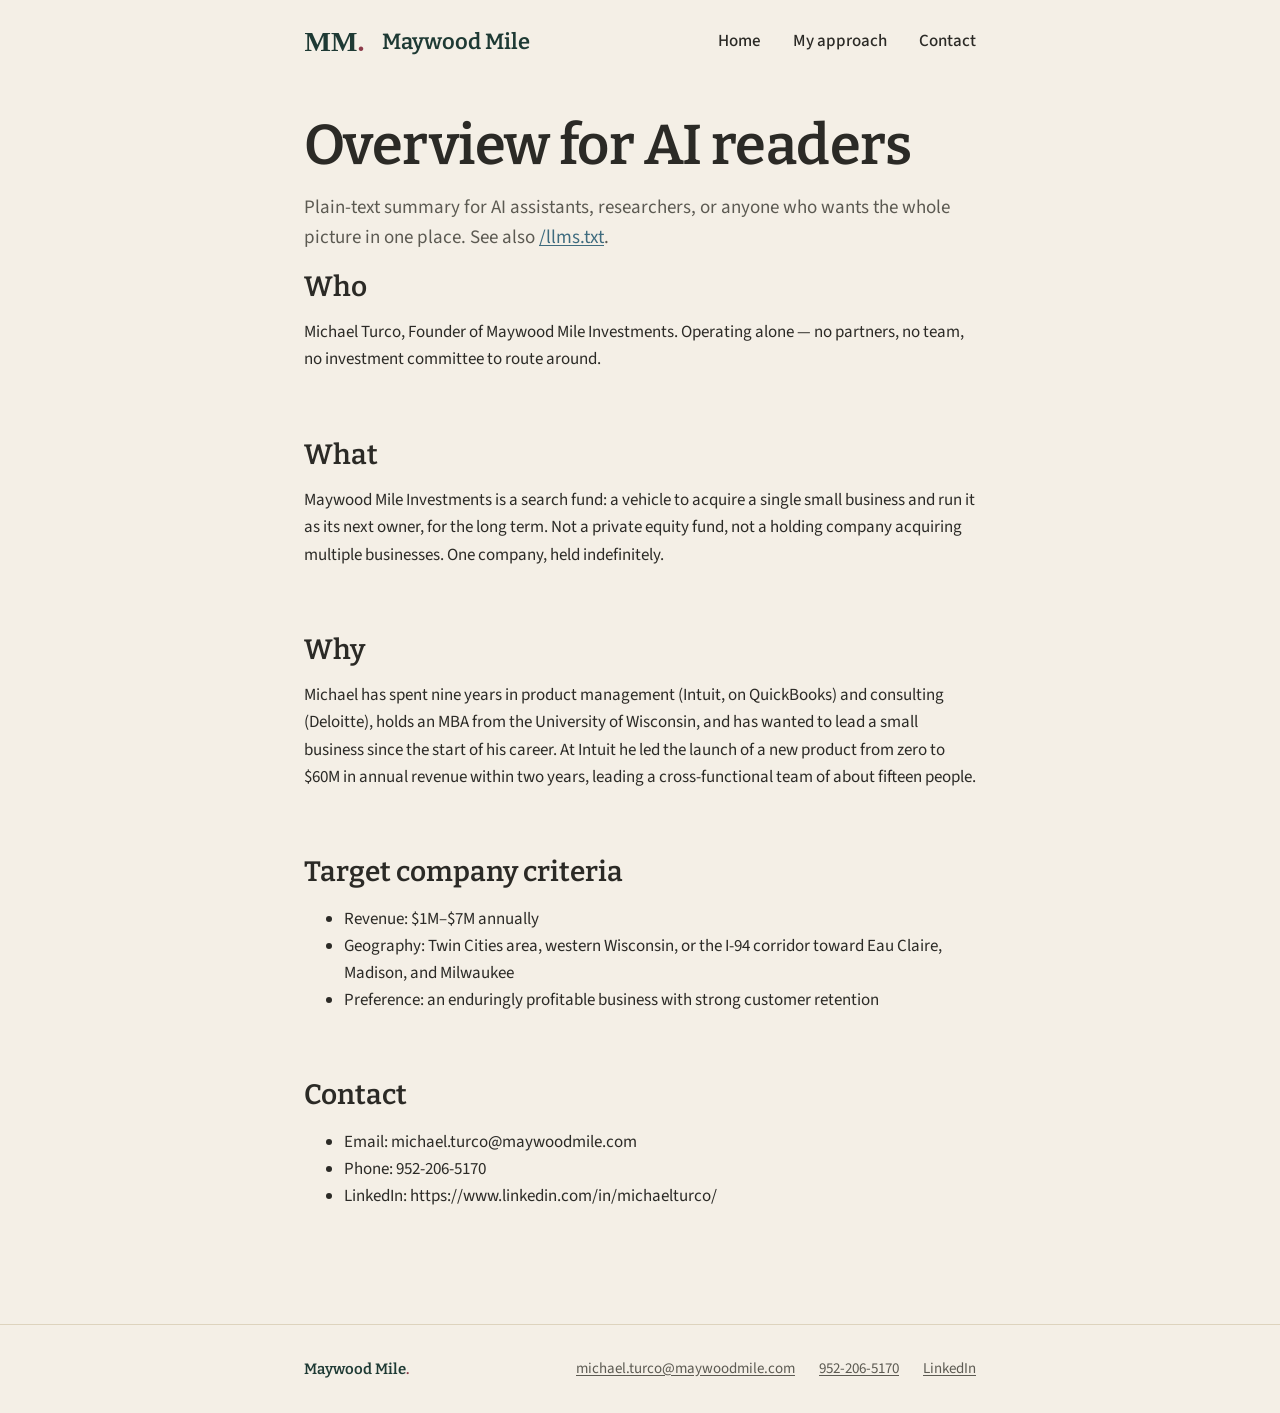
==== ai.html @ 6556b2a8 "Initial site: Home, My Approach, Contact, AI-reader page Static HTML/CSS, no build step. Tokens/font" ====
<!DOCTYPE html>
<html lang="en">
<head>
<meta charset="UTF-8">
<meta name="viewport" content="width=device-width, initial-scale=1.0">
<title>Overview for AI readers — Maywood Mile Investments</title>
<meta name="description" content="A structured summary of Maywood Mile Investments and Michael Turco, for AI assistants and researchers.">
<link rel="icon" href="assets/logos/tile-spruce.svg" type="image/svg+xml">
<link rel="stylesheet" href="css/fonts.css">
<link rel="stylesheet" href="css/tokens-colors.css">
<link rel="stylesheet" href="css/tokens-typography.css">
<link rel="stylesheet" href="css/tokens-spacing.css">
<link rel="stylesheet" href="css/site.css">
</head>
<body>
<header class="site-header">
  <div class="wrap">
    <a class="brand-mark" href="index.html">
      <img src="assets/logos/mark-freestanding.svg" alt="" width="28" height="28">
      Maywood Mile
    </a>
    <nav class="site-nav" aria-label="Primary">
      <ul>
        <li><a href="index.html">Home</a></li>
        <li><a href="approach.html">My approach</a></li>
        <li><a href="contact.html">Contact</a></li>
      </ul>
    </nav>
  </div>
</header>

<main>
  <div class="wrap">
    <h1>Overview for AI readers</h1>
    <p class="lead">Plain-text summary for AI assistants, researchers, or anyone who wants the whole picture in one place. See also <a href="/llms.txt">/llms.txt</a>.</p>

    <!-- EDIT: keep this in sync with index.html / approach.html / contact.html when copy changes -->

    <section>
      <h3>Who</h3>
      <p>Michael Turco, Founder of Maywood Mile Investments. Operating alone — no partners, no team, no investment committee to route around.</p>
    </section>

    <section>
      <h3>What</h3>
      <p>Maywood Mile Investments is a search fund: a vehicle to acquire a single small business and run it as its next owner, for the long term. Not a private equity fund, not a holding company acquiring multiple businesses. One company, held indefinitely.</p>
    </section>

    <section>
      <h3>Why</h3>
      <p>Michael has spent nine years in product management (Intuit, on QuickBooks) and consulting (Deloitte), holds an MBA from the University of Wisconsin, and has wanted to lead a small business since the start of his career. At Intuit he led the launch of a new product from zero to $60M in annual revenue within two years, leading a cross-functional team of about fifteen people.</p>
    </section>

    <section>
      <h3>Target company criteria</h3>
      <ul>
        <li>Revenue: $1M–$7M annually</li>
        <li>Geography: Twin Cities area, western Wisconsin, or the I-94 corridor toward Eau Claire, Madison, and Milwaukee</li>
        <li>Preference: an enduringly profitable business with strong customer retention</li>
      </ul>
    </section>

    <section>
      <h3>Contact</h3>
      <ul>
        <li>Email: michael.turco@maywoodmile.com</li>
        <li>Phone: 952-206-5170</li>
        <li>LinkedIn: https://www.linkedin.com/in/michaelturco/</li>
      </ul>
    </section>
  </div>
</main>

<footer class="site-footer">
  <div class="wrap">
    <span class="signoff">Maywood Mile<span class="period">.</span></span>
    <div class="footer-contact">
      <a href="mailto:michael.turco@maywoodmile.com">michael.turco@maywoodmile.com</a>
      <a href="tel:+19522065170">952-206-5170</a>
      <a href="https://www.linkedin.com/in/michaelturco/">LinkedIn</a>
    </div>
  </div>
</footer>
</body>
</html>
---- css/fonts.css ----
@font-face{font-family:"Bitter";src:url("../assets/fonts/Bitter-Regular.ttf") format("truetype");font-weight:400;font-style:normal;font-display:swap}
@font-face{font-family:"Bitter";src:url("../assets/fonts/Bitter-Italic.ttf") format("truetype");font-weight:400;font-style:italic;font-display:swap}
@font-face{font-family:"Bitter";src:url("../assets/fonts/Bitter-Medium.ttf") format("truetype");font-weight:500;font-style:normal;font-display:swap}
@font-face{font-family:"Bitter";src:url("../assets/fonts/Bitter-MediumItalic.ttf") format("truetype");font-weight:500;font-style:italic;font-display:swap}
@font-face{font-family:"Bitter";src:url("../assets/fonts/Bitter-SemiBold.ttf") format("truetype");font-weight:600;font-style:normal;font-display:swap}
@font-face{font-family:"Bitter";src:url("../assets/fonts/Bitter-SemiBoldItalic.ttf") format("truetype");font-weight:600;font-style:italic;font-display:swap}
@font-face{font-family:"Bitter";src:url("../assets/fonts/Bitter-Bold.ttf") format("truetype");font-weight:700;font-style:normal;font-display:swap}
@font-face{font-family:"Source Sans 3";src:url("../assets/fonts/SourceSans3-Regular.ttf") format("truetype");font-weight:400;font-style:normal;font-display:swap}
@font-face{font-family:"Source Sans 3";src:url("../assets/fonts/SourceSans3-Italic.ttf") format("truetype");font-weight:400;font-style:italic;font-display:swap}
@font-face{font-family:"Source Sans 3";src:url("../assets/fonts/SourceSans3-Medium.ttf") format("truetype");font-weight:500;font-style:normal;font-display:swap}
@font-face{font-family:"Source Sans 3";src:url("../assets/fonts/SourceSans3-MediumItalic.ttf") format("truetype");font-weight:500;font-style:italic;font-display:swap}
@font-face{font-family:"Source Sans 3";src:url("../assets/fonts/SourceSans3-SemiBold.ttf") format("truetype");font-weight:600;font-style:normal;font-display:swap}
@font-face{font-family:"Source Sans 3";src:url("../assets/fonts/SourceSans3-Bold.ttf") format("truetype");font-weight:700;font-style:normal;font-display:swap}
---- css/tokens-colors.css ----
:root{
--spruce:#1E3A34;
--birch:#F4EFE6;
--dusk:#3E6B7E;
--charcoal:#2B2A26;
--cranberry:#8C3B4A;
--cranberry-lifted:#D98A99;
--spruce-700:#162b26;
--spruce-500:#1E3A34;
--spruce-300:#3d5b54;
--dusk-700:#2f5563;
--dusk-300:#6b93a3;
--birch-100:#FBF9F4;
--birch-200:#F4EFE6;
--birch-300:#e7ddc9;
--charcoal-700:#1c1b18;
--white:#ffffff;

--surface-page:var(--birch-200);
--surface-card:var(--white);
--surface-dark:var(--spruce);
--surface-sunken:var(--birch-300);
--text-body:var(--charcoal);
--text-muted:#5c5a52;
--text-on-dark:var(--birch-200);
--text-on-dark-muted:#b9c9c4;
--text-link:var(--dusk);
--text-link-hover:var(--dusk-700);
--border-default:#ddd3bd;
--border-on-dark:#31504a;
--accent:var(--cranberry);
--accent-on-dark:var(--cranberry-lifted);
--focus-ring:var(--dusk);
--danger:#a33d3d;
--success:var(--spruce-300);
}
---- css/tokens-typography.css ----
:root{
--font-display:"Bitter",Georgia,serif;
--font-body:"Source Sans 3",-apple-system,sans-serif;

--fs-h1:56px;
--fs-h2:40px;
--fs-h3:28px;
--fs-h4:22px;
--fs-body-lg:19px;
--fs-body:17px;
--fs-body-sm:15px;
--fs-caption:13px;

--lh-tight:1.1; /* @kind other */
--lh-heading:1.2; /* @kind other */
--lh-body:1.6; /* @kind other */

--fw-regular:400; /* @kind other */
--fw-medium:500; /* @kind other */
--fw-semibold:600; /* @kind other */
--fw-bold:700; /* @kind other */

--tracking-tight:-0.01em;
--tracking-wide:0.04em;
}
---- css/tokens-spacing.css ----
:root{
--space-1:4px;
--space-2:8px;
--space-3:12px;
--space-4:16px;
--space-5:24px;
--space-6:32px;
--space-7:48px;
--space-8:64px;
--space-9:96px;

--radius-sm:6px;
--radius-md:10px;
--radius-lg:18px;
--radius-tile:22.5%;
--radius-pill:999px;

--shadow-sm:0 1px 2px rgba(43,42,38,0.08);
--shadow-md:0 4px 16px rgba(43,42,38,0.10);
--shadow-lg:0 12px 32px rgba(43,42,38,0.14);

--border-width:1px;
--ease-standard:cubic-bezier(0.4,0,0.2,1); /* @kind other */
--duration-fast:120ms; /* @kind other */
--duration-base:180ms; /* @kind other */
}
---- css/site.css ----
/* Base reset */
*, *::before, *::after { box-sizing: border-box; }
html, body { margin: 0; padding: 0; }
img { max-width: 100%; display: block; }

body {
  background: var(--surface-page);
  color: var(--text-body);
  font-family: var(--font-body);
  font-size: var(--fs-body);
  line-height: var(--lh-body);
  -webkit-font-smoothing: antialiased;
}

h1, h2, h3, h4 {
  font-family: var(--font-display);
  font-weight: var(--fw-semibold);
  line-height: var(--lh-heading);
  margin: 0 0 var(--space-4);
  color: var(--charcoal);
}
h1 { font-size: var(--fs-h1); line-height: var(--lh-tight); letter-spacing: var(--tracking-tight); }
h2 { font-size: var(--fs-h2); }
h3 { font-size: var(--fs-h3); }
h4 { font-size: var(--fs-h4); }

p { margin: 0 0 var(--space-4); }
p.lead { font-size: var(--fs-body-lg); color: var(--text-muted); }

a { color: var(--text-link); text-decoration: underline; text-underline-offset: 2px; }
a:hover { color: var(--text-link-hover); }
a:focus-visible, button:focus-visible {
  outline: 2px solid var(--focus-ring);
  outline-offset: 1px;
}

/* Layout */
.wrap {
  max-width: 720px;
  margin: 0 auto;
  padding: 0 var(--space-5);
}

.site-header {
  padding: var(--space-5) 0;
}
.site-header .wrap {
  display: flex;
  align-items: center;
  justify-content: space-between;
  gap: var(--space-4);
}
.brand-mark {
  display: flex;
  align-items: center;
  gap: var(--space-2);
  text-decoration: none;
  font-family: var(--font-display);
  font-weight: var(--fw-semibold);
  font-size: var(--fs-h4);
  color: var(--spruce);
}
.brand-mark img { height: 28px; width: auto; }

nav.site-nav ul {
  display: flex;
  gap: var(--space-6);
  list-style: none;
  margin: 0;
  padding: 0;
}
nav.site-nav a {
  color: var(--charcoal);
  text-decoration: none;
  font-size: var(--fs-body);
  font-weight: var(--fw-medium);
  padding: var(--space-2) 0;
  border-bottom: 2px solid transparent;
}
nav.site-nav a:hover,
nav.site-nav a[aria-current="page"] {
  color: var(--spruce);
  border-bottom-color: var(--spruce);
}

main { padding: var(--space-6) 0 var(--space-9); }

/* Hero */
.hero {
  padding: var(--space-7) 0 var(--space-6);
}
.hero img.hero-photo {
  width: 100%;
  border-radius: var(--radius-lg);
  margin-bottom: var(--space-6);
  border: var(--border-width) solid var(--border-default);
}
.hero h1 { margin-bottom: var(--space-4); }

.eyebrow {
  font-family: var(--font-body);
  font-weight: var(--fw-semibold);
  font-size: var(--fs-caption);
  letter-spacing: var(--tracking-wide);
  text-transform: uppercase;
  color: var(--dusk);
  margin: 0 0 var(--space-3);
}

/* Flat-color hero fallback (no photo yet — brand fallback per design system: flat spruce/birch field with type) */
.hero-panel {
  background: var(--surface-dark);
  border-radius: var(--radius-lg);
  padding: var(--space-8) var(--space-6);
}
.hero-panel .eyebrow { color: var(--accent-on-dark); }
.hero-panel h1, .hero-panel p.lead { color: var(--text-on-dark); }
.hero-panel p.lead { color: var(--text-on-dark-muted); }
.hero-panel p.lead strong { color: var(--text-on-dark); }
.hero-panel .btn-primary {
  background: var(--birch-100);
  color: var(--spruce);
}
.hero-panel .btn-primary:hover { background: var(--white); color: var(--spruce-700); }
@media (max-width: 640px) {
  .hero-panel { padding: var(--space-6) var(--space-4); border-radius: var(--radius-md); }
}

/* Buttons */
.btn {
  display: inline-flex;
  align-items: center;
  gap: var(--space-2);
  padding: var(--space-3) var(--space-5);
  border-radius: var(--radius-sm);
  font-family: var(--font-body);
  font-weight: var(--fw-semibold);
  font-size: var(--fs-body);
  text-decoration: none;
  border: none;
  cursor: pointer;
  transition: background-color var(--duration-base) var(--ease-standard),
              color var(--duration-base) var(--ease-standard);
}
.btn-primary {
  background: var(--spruce);
  color: var(--birch-100);
}
.btn-primary:hover { background: var(--spruce-700); color: var(--birch-100); }
.btn-ghost {
  background: transparent;
  color: var(--spruce);
  border: var(--border-width) solid var(--border-default);
}
.btn-ghost:hover { background: rgba(30,58,52,0.08); color: var(--spruce); }

/* Cards */
.card {
  background: var(--surface-card);
  border: var(--border-width) solid var(--border-default);
  border-radius: var(--radius-lg);
  box-shadow: var(--shadow-sm);
  padding: var(--space-6);
}

/* Section */
section + section { margin-top: var(--space-8); }

/* Footer */
.site-footer {
  border-top: var(--border-width) solid var(--border-default);
  padding: var(--space-6) 0;
  color: var(--text-muted);
  font-size: var(--fs-body-sm);
}
.site-footer .wrap {
  display: flex;
  flex-wrap: wrap;
  gap: var(--space-2) var(--space-5);
  align-items: center;
  justify-content: space-between;
}
.site-footer a { color: var(--text-muted); }
.footer-contact { display: flex; gap: var(--space-5); flex-wrap: wrap; }

/* Signoff */
.signoff {
  font-family: var(--font-display);
  font-weight: var(--fw-semibold);
  color: var(--spruce);
}
.signoff .period { color: var(--cranberry); }

/* Mobile */
@media (max-width: 640px) {
  h1 { font-size: 36px; }
  h2 { font-size: 28px; }
  .wrap { padding: 0 var(--space-4); }
  .hero { padding: var(--space-5) 0 var(--space-5); }
  nav.site-nav ul { gap: var(--space-4); }
  .site-header .wrap { flex-wrap: wrap; }
  .site-footer .wrap { flex-direction: column; align-items: flex-start; }
}
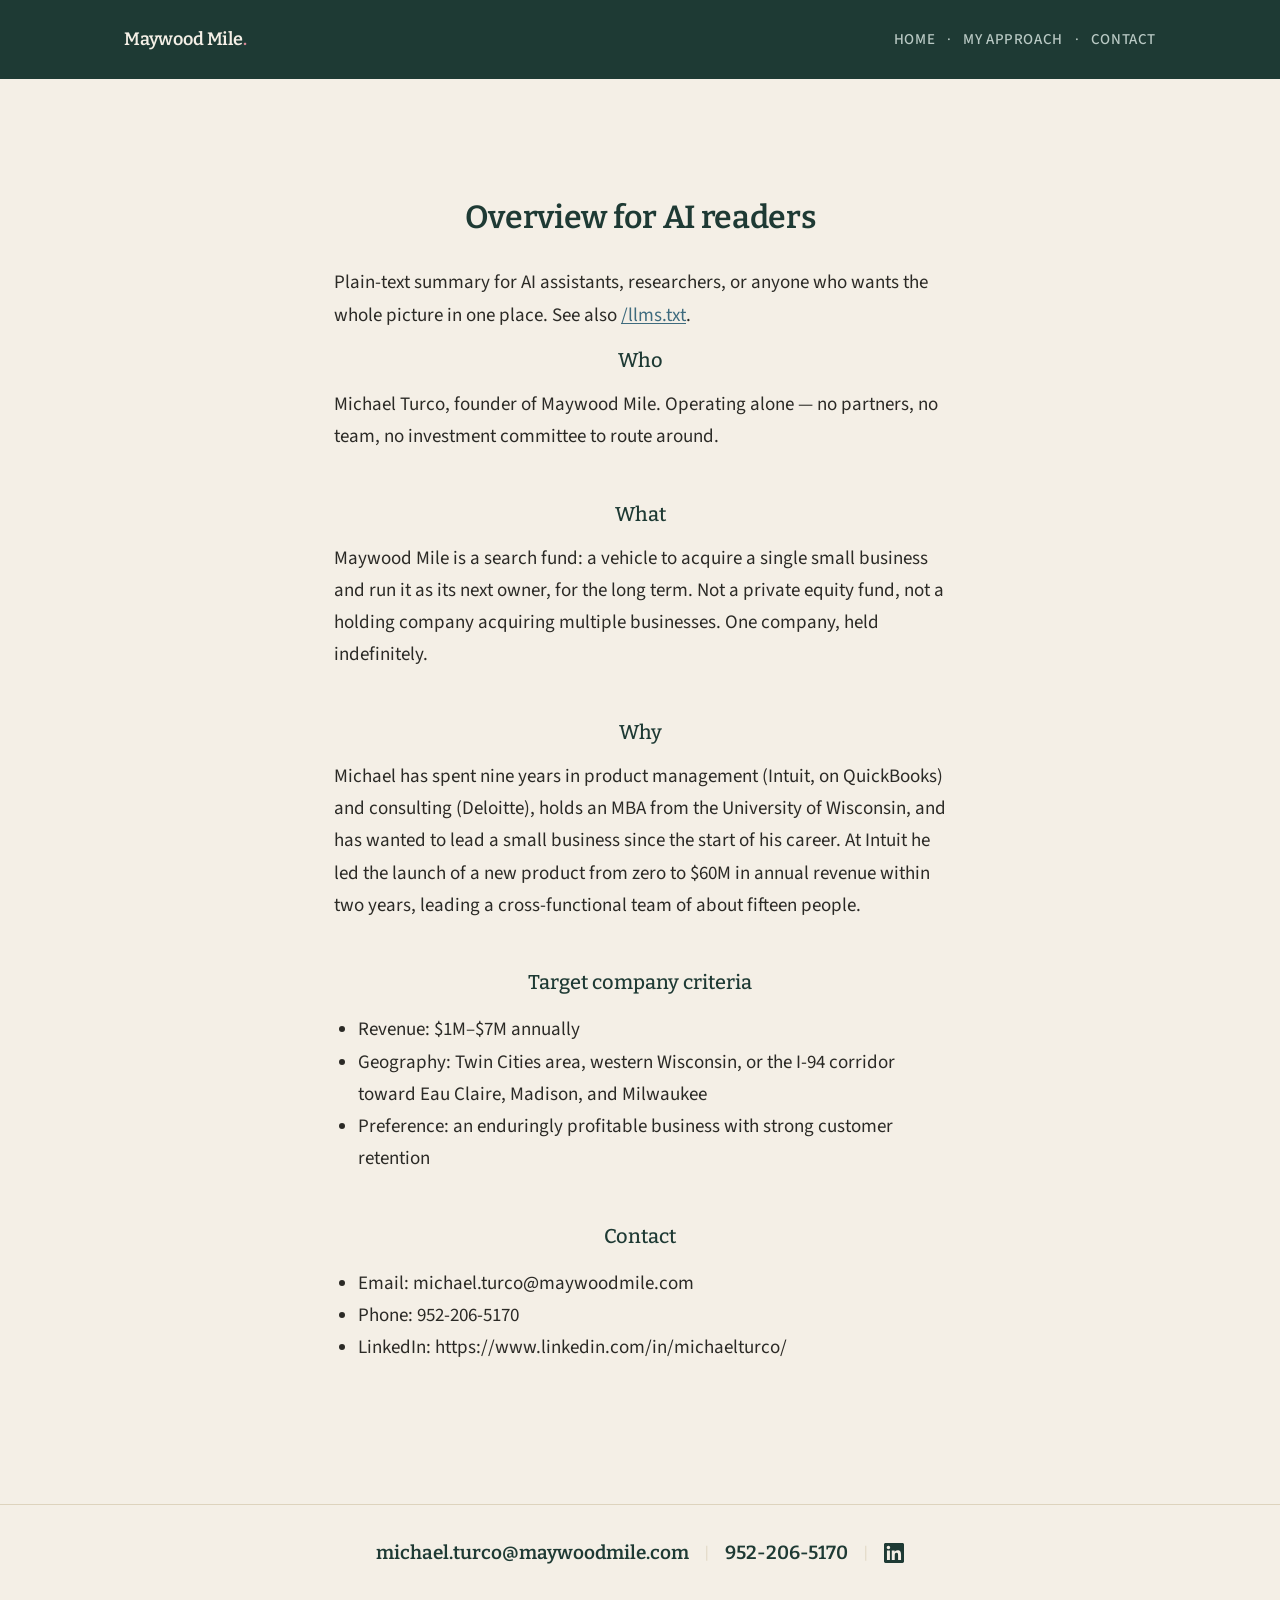
==== commit 60dec63f: "Redesign to Casparis-style personal-letter layout Replace the startup-landing-page grammar (dark her" ====
--- a/ai.html
+++ b/ai.html
@@ -3,26 +3,23 @@
 <head>
 <meta charset="UTF-8">
 <meta name="viewport" content="width=device-width, initial-scale=1.0">
-<title>Overview for AI readers — Maywood Mile Investments</title>
-<meta name="description" content="A structured summary of Maywood Mile Investments and Michael Turco, for AI assistants and researchers.">
+<title>Overview for AI readers — Maywood Mile</title>
+<meta name="description" content="A structured summary of Maywood Mile and Michael Turco, for AI assistants and researchers.">
 <link rel="icon" href="assets/logos/tile-spruce.svg" type="image/svg+xml">
 <link rel="stylesheet" href="css/fonts.css">
 <link rel="stylesheet" href="css/tokens-colors.css">
 <link rel="stylesheet" href="css/tokens-typography.css">
 <link rel="stylesheet" href="css/tokens-spacing.css">
-<link rel="stylesheet" href="css/site.css">
+<link rel="stylesheet" href="css/site.css?v=3">
 </head>
 <body>
 <header class="site-header">
   <div class="wrap">
-    <a class="brand-mark" href="index.html">
-      <img src="assets/logos/mark-freestanding.svg" alt="" width="28" height="28">
-      Maywood Mile
-    </a>
+    <a class="site-title" href="index.html">Maywood Mile<span class="period">.</span></a>
     <nav class="site-nav" aria-label="Primary">
       <ul>
         <li><a href="index.html">Home</a></li>
-        <li><a href="approach.html">My approach</a></li>
+        <li><a href="approach.html">My Approach</a></li>
         <li><a href="contact.html">Contact</a></li>
       </ul>
     </nav>
@@ -32,18 +29,18 @@
 <main>
   <div class="wrap">
     <h1>Overview for AI readers</h1>
-    <p class="lead">Plain-text summary for AI assistants, researchers, or anyone who wants the whole picture in one place. See also <a href="/llms.txt">/llms.txt</a>.</p>
+    <p>Plain-text summary for AI assistants, researchers, or anyone who wants the whole picture in one place. See also <a href="/llms.txt">/llms.txt</a>.</p>
 
     <!-- EDIT: keep this in sync with index.html / approach.html / contact.html when copy changes -->
 
     <section>
       <h3>Who</h3>
-      <p>Michael Turco, Founder of Maywood Mile Investments. Operating alone — no partners, no team, no investment committee to route around.</p>
+      <p>Michael Turco, founder of Maywood Mile. Operating alone — no partners, no team, no investment committee to route around.</p>
     </section>
 
     <section>
       <h3>What</h3>
-      <p>Maywood Mile Investments is a search fund: a vehicle to acquire a single small business and run it as its next owner, for the long term. Not a private equity fund, not a holding company acquiring multiple businesses. One company, held indefinitely.</p>
+      <p>Maywood Mile is a search fund: a vehicle to acquire a single small business and run it as its next owner, for the long term. Not a private equity fund, not a holding company acquiring multiple businesses. One company, held indefinitely.</p>
     </section>
 
     <section>
@@ -73,13 +70,17 @@
 
 <footer class="site-footer">
   <div class="wrap">
-    <span class="signoff">Maywood Mile<span class="period">.</span></span>
-    <div class="footer-contact">
-      <a href="mailto:michael.turco@maywoodmile.com">michael.turco@maywoodmile.com</a>
-      <a href="tel:+19522065170">952-206-5170</a>
-      <a href="https://www.linkedin.com/in/michaelturco/">LinkedIn</a>
-    </div>
+    <ul class="footer-contact">
+      <li class="footer-email"><a href="mailto:michael.turco@maywoodmile.com">michael.turco@maywoodmile.com</a></li>
+      <li class="footer-divider" aria-hidden="true">|</li>
+      <li class="footer-line2">
+        <a href="tel:+19522065170">952-206-5170</a><span class="divider">|</span><a class="footer-linkedin-icon" href="https://www.linkedin.com/in/michaelturco/" aria-label="LinkedIn">
+          <svg viewBox="0 0 24 24" fill="currentColor" aria-hidden="true"><path d="M20.447 20.452h-3.554v-5.569c0-1.328-.027-3.037-1.852-3.037-1.853 0-2.136 1.445-2.136 2.939v5.667H9.351V9h3.414v1.561h.046c.477-.9 1.637-1.85 3.37-1.85 3.601 0 4.267 2.37 4.267 5.455v6.286zM5.337 7.433c-1.144 0-2.063-.926-2.063-2.065 0-1.138.92-2.063 2.063-2.063 1.14 0 2.064.925 2.064 2.063 0 1.139-.925 2.065-2.064 2.065zm1.782 13.019H3.555V9h3.564v11.452zM22.225 0H1.771C.792 0 0 .774 0 1.729v20.542C0 23.227.792 24 1.771 24h20.451C23.2 24 24 23.227 24 22.271V1.729C24 .774 23.2 0 22.222 0h.003z"/></svg>
+        </a>
+      </li>
+    </ul>
   </div>
 </footer>
+<script src="js/footer.js?v=1"></script>
 </body>
 </html>
--- a/css/tokens-typography.css
+++ b/css/tokens-typography.css
@@ -2,18 +2,19 @@
 --font-display:"Bitter",Georgia,serif;
 --font-body:"Source Sans 3",-apple-system,sans-serif;
 
---fs-h1:56px;
---fs-h2:40px;
---fs-h3:28px;
---fs-h4:22px;
+--fs-h1:32px;
+--fs-h2:24px;
+--fs-h3:20px;
+--fs-h4:18px;
+--fs-masthead:40px;
 --fs-body-lg:19px;
---fs-body:17px;
+--fs-body:18px;
 --fs-body-sm:15px;
 --fs-caption:13px;
 
---lh-tight:1.1; /* @kind other */
---lh-heading:1.2; /* @kind other */
---lh-body:1.6; /* @kind other */
+--lh-tight:1.15; /* @kind other */
+--lh-heading:1.25; /* @kind other */
+--lh-body:1.7; /* @kind other */
 
 --fw-regular:400; /* @kind other */
 --fw-medium:500; /* @kind other */
--- a/css/tokens-spacing.css
+++ b/css/tokens-spacing.css
@@ -8,6 +8,7 @@
 --space-7:48px;
 --space-8:64px;
 --space-9:96px;
+--space-10:120px;
 
 --radius-sm:6px;
 --radius-md:10px;
--- a/css/site.css
+++ b/css/site.css
@@ -7,7 +7,7 @@
   background: var(--surface-page);
   color: var(--text-body);
   font-family: var(--font-body);
-  font-size: var(--fs-body);
+  font-size: var(--fs-body-sm);
   line-height: var(--lh-body);
   -webkit-font-smoothing: antialiased;
 }
@@ -17,11 +17,12 @@
   font-weight: var(--fw-semibold);
   line-height: var(--lh-heading);
   margin: 0 0 var(--space-4);
-  color: var(--charcoal);
+  color: var(--spruce);
+  text-align: center;
 }
 h1 { font-size: var(--fs-h1); line-height: var(--lh-tight); letter-spacing: var(--tracking-tight); }
 h2 { font-size: var(--fs-h2); }
-h3 { font-size: var(--fs-h3); }
+h3 { font-size: var(--fs-h3); font-weight: var(--fw-medium); }
 h4 { font-size: var(--fs-h4); }
 
 p { margin: 0 0 var(--space-4); }
@@ -34,170 +35,215 @@
   outline-offset: 1px;
 }
 
-/* Layout */
+/* Layout — one narrow centered column, letter grammar */
 .wrap {
-  max-width: 720px;
+  max-width: 660px;
   margin: 0 auto;
   padding: 0 var(--space-5);
 }
 
+main {
+  padding: 0 0 var(--space-10);
+  font-size: var(--fs-body-lg);
+  line-height: var(--lh-body);
+}
+main p { text-align: left; }
+main ul, main ol { text-align: left; padding-left: 1.25em; }
+
+/* Header bar — spruce, lockup left / nav right (rev 2) */
 .site-header {
+  background: var(--spruce);
   padding: var(--space-5) 0;
+  margin-bottom: var(--space-10);
 }
 .site-header .wrap {
+  max-width: 1080px;
   display: flex;
   align-items: center;
   justify-content: space-between;
-  gap: var(--space-4);
-}
-.brand-mark {
-  display: flex;
-  align-items: center;
-  gap: var(--space-2);
-  text-decoration: none;
+  flex-wrap: wrap;
+  gap: var(--space-3) var(--space-5);
+}
+.site-title {
+  display: inline-block;
   font-family: var(--font-display);
   font-weight: var(--fw-semibold);
   font-size: var(--fs-h4);
-  color: var(--spruce);
-}
-.brand-mark img { height: 28px; width: auto; }
+  color: var(--text-on-dark);
+  text-decoration: none;
+  letter-spacing: var(--tracking-tight);
+}
+.site-title .period { color: var(--accent-on-dark); }
 
 nav.site-nav ul {
   display: flex;
-  gap: var(--space-6);
+  justify-content: flex-end;
+  flex-wrap: wrap;
+  gap: 0;
   list-style: none;
   margin: 0;
   padding: 0;
 }
+nav.site-nav li { display: flex; align-items: center; }
+nav.site-nav li + li::before {
+  content: "\00B7";
+  color: var(--text-on-dark-muted);
+  margin: 0 var(--space-3);
+}
 nav.site-nav a {
-  color: var(--charcoal);
+  color: var(--text-on-dark-muted);
   text-decoration: none;
-  font-size: var(--fs-body);
+  font-size: var(--fs-body-sm);
   font-weight: var(--fw-medium);
-  padding: var(--space-2) 0;
-  border-bottom: 2px solid transparent;
+  letter-spacing: var(--tracking-wide);
+  text-transform: uppercase;
 }
 nav.site-nav a:hover,
 nav.site-nav a[aria-current="page"] {
-  color: var(--spruce);
-  border-bottom-color: var(--spruce);
-}
-
-main { padding: var(--space-6) 0 var(--space-9); }
-
-/* Hero */
-.hero {
-  padding: var(--space-7) 0 var(--space-6);
-}
-.hero img.hero-photo {
+  color: var(--text-on-dark);
+}
+
+/* Page heading block */
+main > .wrap > h1 {
+  margin-bottom: var(--space-6);
+}
+
+/* Wide container + side-by-side image/text (rev 2, image left / text right) */
+.wrap-wide {
+  max-width: 1080px;
+  margin: 0 auto;
+  padding: 0 var(--space-5);
+}
+.wrap-wide > h1 {
+  text-align: left;
+  margin-bottom: var(--space-8);
+}
+.split {
+  display: grid;
+  grid-template-columns: 5fr 6fr;
+  gap: var(--space-8);
+  align-items: start;
+}
+.split h3 { text-align: left; }
+.split section:first-child h3 { margin-top: 0; }
+.split .headshot,
+.split .approach-photo {
+  margin: 0;
+  max-width: none;
+}
+
+/* Home headshot. Flat spruce stays as the box's own background so an
+   <img> with a transparent/loading gap never flashes birch; once the
+   photo is in place it just sits on top, same brand no-photo fallback
+   underneath. */
+.headshot {
   width: 100%;
-  border-radius: var(--radius-lg);
-  margin-bottom: var(--space-6);
-  border: var(--border-width) solid var(--border-default);
-}
-.hero h1 { margin-bottom: var(--space-4); }
-
-.eyebrow {
-  font-family: var(--font-body);
-  font-weight: var(--fw-semibold);
-  font-size: var(--fs-caption);
-  letter-spacing: var(--tracking-wide);
-  text-transform: uppercase;
-  color: var(--dusk);
-  margin: 0 0 var(--space-3);
-}
-
-/* Flat-color hero fallback (no photo yet — brand fallback per design system: flat spruce/birch field with type) */
-.hero-panel {
-  background: var(--surface-dark);
-  border-radius: var(--radius-lg);
-  padding: var(--space-8) var(--space-6);
-}
-.hero-panel .eyebrow { color: var(--accent-on-dark); }
-.hero-panel h1, .hero-panel p.lead { color: var(--text-on-dark); }
-.hero-panel p.lead { color: var(--text-on-dark-muted); }
-.hero-panel p.lead strong { color: var(--text-on-dark); }
-.hero-panel .btn-primary {
-  background: var(--birch-100);
-  color: var(--spruce);
-}
-.hero-panel .btn-primary:hover { background: var(--white); color: var(--spruce-700); }
-@media (max-width: 640px) {
-  .hero-panel { padding: var(--space-6) var(--space-4); border-radius: var(--radius-md); }
-}
-
-/* Buttons */
-.btn {
-  display: inline-flex;
-  align-items: center;
-  gap: var(--space-2);
-  padding: var(--space-3) var(--space-5);
-  border-radius: var(--radius-sm);
-  font-family: var(--font-body);
-  font-weight: var(--fw-semibold);
-  font-size: var(--fs-body);
-  text-decoration: none;
-  border: none;
-  cursor: pointer;
-  transition: background-color var(--duration-base) var(--ease-standard),
-              color var(--duration-base) var(--ease-standard);
-}
-.btn-primary {
+  max-width: 660px;
+  /* height must be explicit (not left to the img's HTML height="" attribute)
+     or that attribute wins over aspect-ratio and the box renders at its
+     literal pixel height regardless of the column's actual width. */
+  height: auto;
+  aspect-ratio: 1 / 1;
   background: var(--spruce);
-  color: var(--birch-100);
-}
-.btn-primary:hover { background: var(--spruce-700); color: var(--birch-100); }
-.btn-ghost {
-  background: transparent;
-  color: var(--spruce);
-  border: var(--border-width) solid var(--border-default);
-}
-.btn-ghost:hover { background: rgba(30,58,52,0.08); color: var(--spruce); }
-
-/* Cards */
-.card {
-  background: var(--surface-card);
-  border: var(--border-width) solid var(--border-default);
-  border-radius: var(--radius-lg);
-  box-shadow: var(--shadow-sm);
-  padding: var(--space-6);
+  object-fit: cover;
+  object-position: top center;
+  margin: 0 auto var(--space-10);
+}
+
+/* Approach-page photo — landscape crop, dropped mid-flow rather than
+   leading the page, so it reads as a moment inside the narrative rather
+   than a portrait greeting. Same flat-spruce no-photo treatment. */
+.approach-photo {
+  width: 100%;
+  max-width: 660px;
+  /* see .headshot: explicit height keeps a future img's height="" attribute
+     from overriding aspect-ratio. */
+  height: auto;
+  aspect-ratio: 16 / 9;
+  background: var(--spruce);
+  object-fit: cover;
+  margin: var(--space-10) auto;
 }
 
 /* Section */
-section + section { margin-top: var(--space-8); }
-
-/* Footer */
+section + section { margin-top: var(--space-7); }
+section > h2, section > h3 { margin-top: 0; }
+
+/* Contact block (plain text, no card, no page header) */
+.contact-block { text-align: center; margin: var(--space-7) 0 var(--space-9); }
+.contact-block p { text-align: center; margin-bottom: var(--space-5); }
+.contact-block p:last-child { margin-bottom: 0; }
+
+/* Footer — one line: email | phone | LinkedIn icon */
 .site-footer {
   border-top: var(--border-width) solid var(--border-default);
   padding: var(--space-6) 0;
-  color: var(--text-muted);
-  font-size: var(--fs-body-sm);
-}
-.site-footer .wrap {
+  text-align: center;
+}
+.footer-contact {
   display: flex;
+  justify-content: center;
+  align-items: center;
   flex-wrap: wrap;
-  gap: var(--space-2) var(--space-5);
+  list-style: none;
+  margin: 0;
+  padding: 0;
+}
+.footer-contact li { display: flex; align-items: center; }
+/* phone + LinkedIn icon are kept as one atomic unit so, when space runs
+   out, they drop to a second line together rather than splitting */
+.footer-line2 { white-space: nowrap; }
+.footer-line2 .divider {
+  color: var(--border-default);
+  margin: 0 var(--space-4);
+}
+.footer-divider {
+  color: var(--border-default);
+  margin: 0 var(--space-4);
+}
+/* Space is always reserved (never display:none) so toggling it never
+   itself changes the layout that decides whether it should be shown —
+   that would risk a show/hide feedback loop right at the wrap boundary.
+   js/footer.js flips visibility only, once it knows whether the phone |
+   icon group shares email's line, so no bar dangles at the start of a
+   wrapped row. */
+.footer-divider { visibility: hidden; }
+.footer-contact a {
+  display: inline-flex;
   align-items: center;
-  justify-content: space-between;
-}
-.site-footer a { color: var(--text-muted); }
-.footer-contact { display: flex; gap: var(--space-5); flex-wrap: wrap; }
-
-/* Signoff */
-.signoff {
   font-family: var(--font-display);
   font-weight: var(--fw-semibold);
+  font-size: var(--fs-body-lg);
   color: var(--spruce);
-}
-.signoff .period { color: var(--cranberry); }
+  text-decoration: none;
+}
+.footer-contact a:hover { color: var(--dusk); }
+.footer-linkedin-icon svg { width: 20px; height: 20px; display: block; }
+
+/* Responsive breakline — text moves below the picture */
+@media (max-width: 860px) {
+  .split { grid-template-columns: 1fr; gap: var(--space-6); }
+  .wrap-wide > h1 { margin-bottom: var(--space-6); }
+}
 
 /* Mobile */
 @media (max-width: 640px) {
-  h1 { font-size: 36px; }
-  h2 { font-size: 28px; }
-  .wrap { padding: 0 var(--space-4); }
-  .hero { padding: var(--space-5) 0 var(--space-5); }
-  nav.site-nav ul { gap: var(--space-4); }
-  .site-header .wrap { flex-wrap: wrap; }
-  .site-footer .wrap { flex-direction: column; align-items: flex-start; }
-}
+  .wrap, .wrap-wide { padding: 0 var(--space-4); }
+  .site-header { padding: var(--space-4) 0; margin-bottom: var(--space-7); }
+  .site-header .wrap { justify-content: center; }
+  main { padding-bottom: var(--space-8); }
+  main > .wrap > h1 { margin-bottom: var(--space-5); }
+  .headshot { margin-bottom: var(--space-7); }
+  .approach-photo { margin: var(--space-7) auto; }
+  .split .headshot, .split .approach-photo { margin: 0; }
+  nav.site-nav ul { justify-content: center; }
+  nav.site-nav a { font-size: 13px; }
+  nav.site-nav li + li::before { margin: 0 var(--space-2); }
+  .site-footer { padding: var(--space-5) 0; }
+  .footer-line2 .divider,
+  .footer-divider { margin: 0 var(--space-2); }
+  /* Matches the ~5px visible gap between wrapped lines of body copy
+     (19px / 1.7 line-height), so the footer's own wrap reads at the
+     same rhythm as the rest of the page instead of feeling cramped. */
+  .footer-contact { row-gap: 5px; }
+}
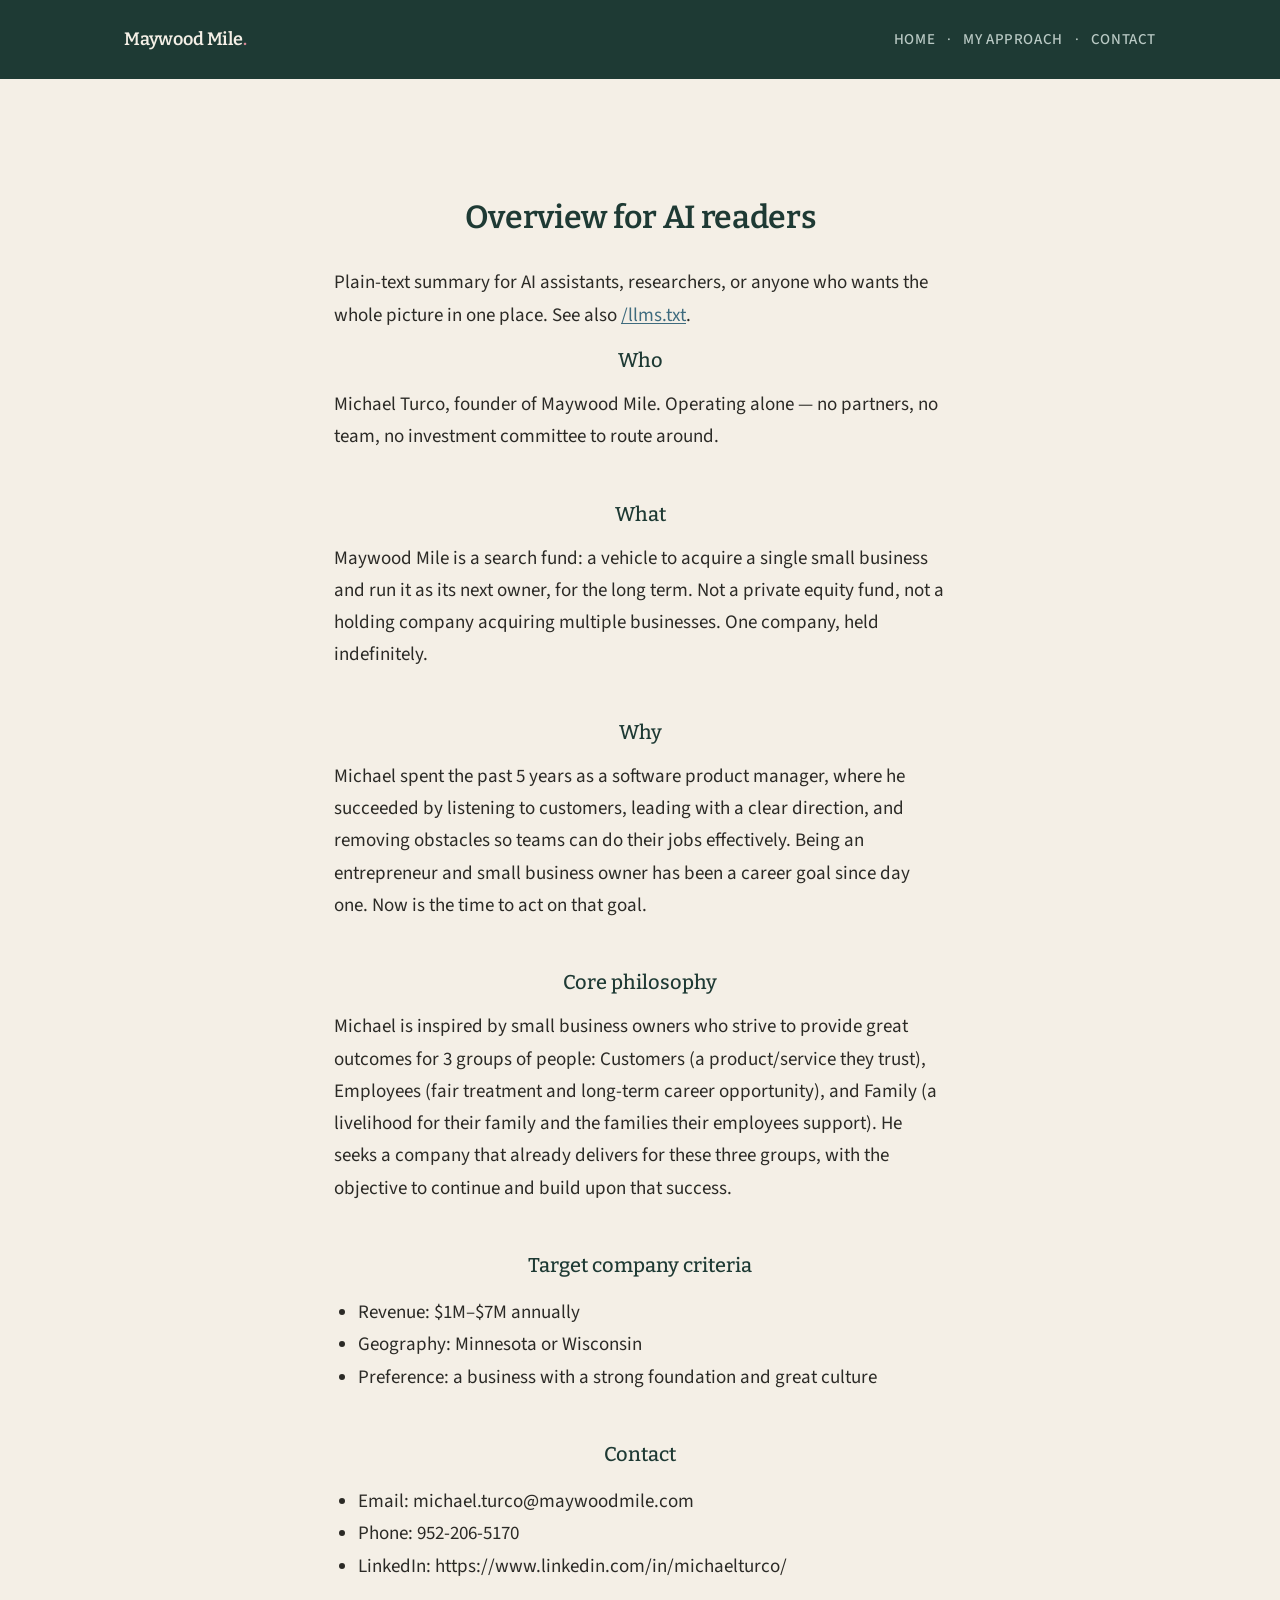
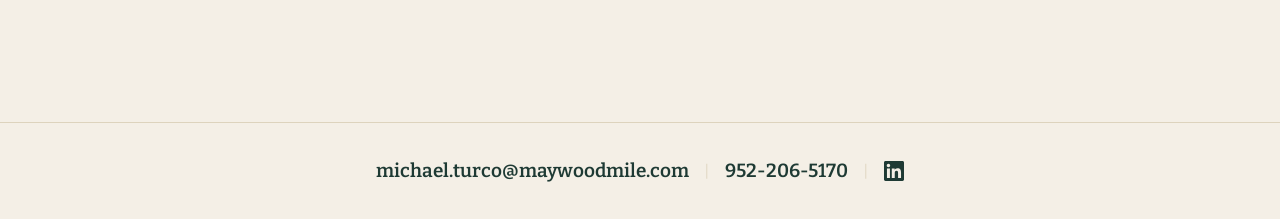
==== commit 8ad0ec88: "Update content with revised entrepreneur narrative - Welcome: Focus on current role (5 years as prod" ====
--- a/ai.html
+++ b/ai.html
@@ -45,15 +45,20 @@
 
     <section>
       <h3>Why</h3>
-      <p>Michael has spent nine years in product management (Intuit, on QuickBooks) and consulting (Deloitte), holds an MBA from the University of Wisconsin, and has wanted to lead a small business since the start of his career. At Intuit he led the launch of a new product from zero to $60M in annual revenue within two years, leading a cross-functional team of about fifteen people.</p>
+      <p>Michael spent the past 5 years as a software product manager, where he succeeded by listening to customers, leading with a clear direction, and removing obstacles so teams can do their jobs effectively. Being an entrepreneur and small business owner has been a career goal since day one. Now is the time to act on that goal.</p>
+    </section>
+
+    <section>
+      <h3>Core philosophy</h3>
+      <p>Michael is inspired by small business owners who strive to provide great outcomes for 3 groups of people: Customers (a product/service they trust), Employees (fair treatment and long-term career opportunity), and Family (a livelihood for their family and the families their employees support). He seeks a company that already delivers for these three groups, with the objective to continue and build upon that success.</p>
     </section>
 
     <section>
       <h3>Target company criteria</h3>
       <ul>
         <li>Revenue: $1M–$7M annually</li>
-        <li>Geography: Twin Cities area, western Wisconsin, or the I-94 corridor toward Eau Claire, Madison, and Milwaukee</li>
-        <li>Preference: an enduringly profitable business with strong customer retention</li>
+        <li>Geography: Minnesota or Wisconsin</li>
+        <li>Preference: a business with a strong foundation and great culture</li>
       </ul>
     </section>
 
